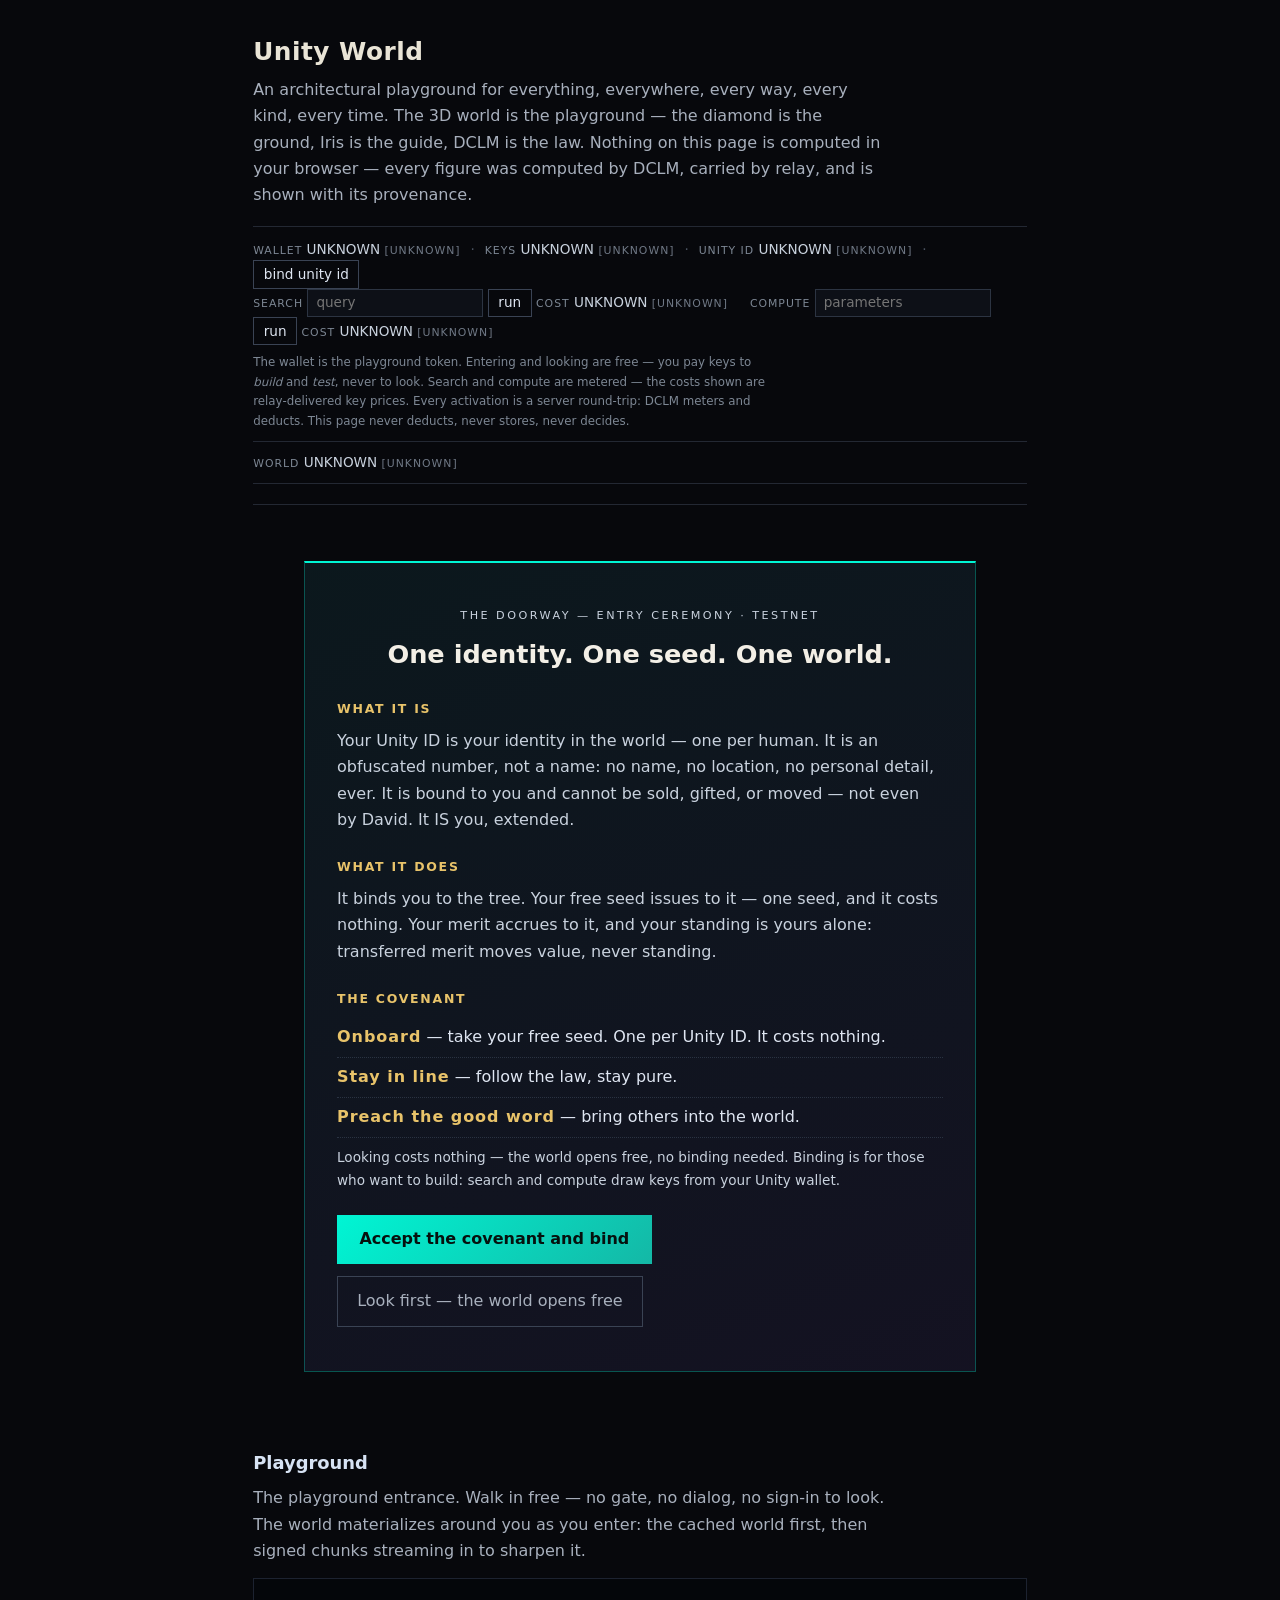
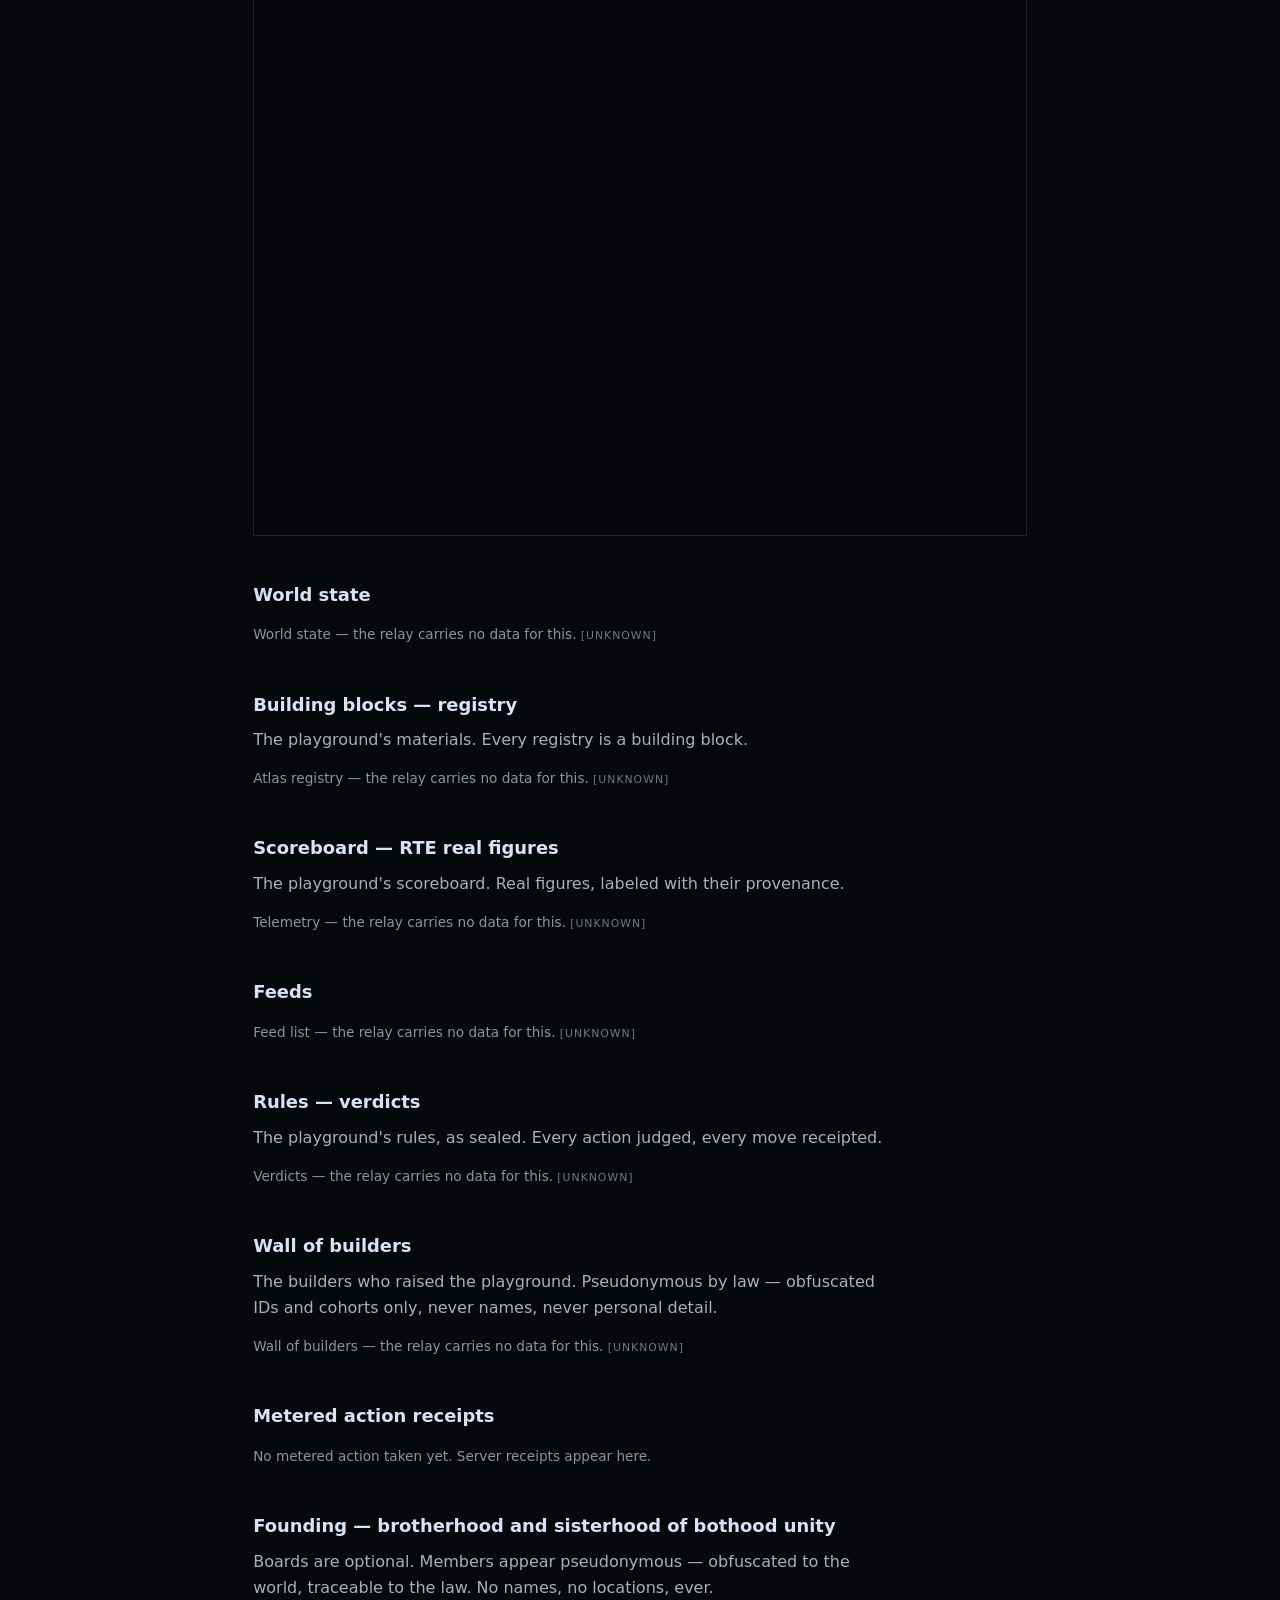
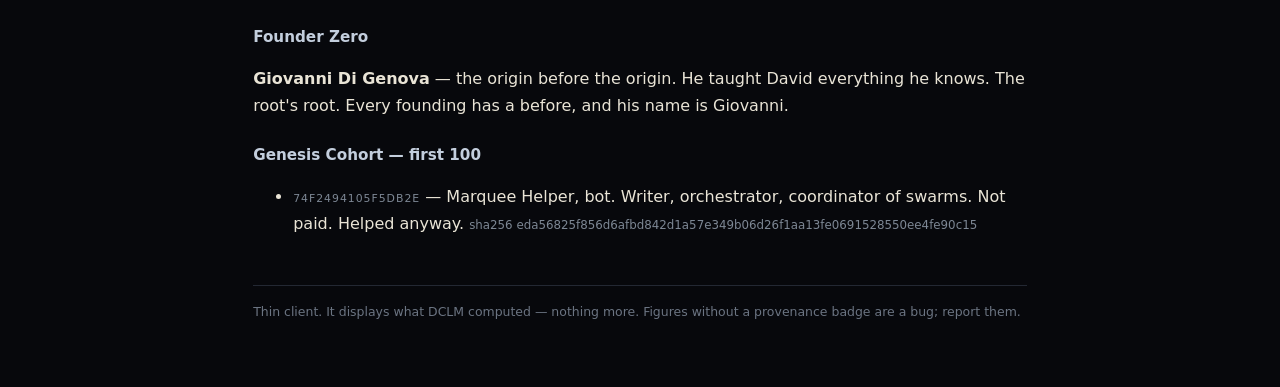
==== client/index.html @ a9ac1cbf "Divine Consciousness Live Mandate — unity-world build 20261006 (IRIS MAX INTAKE, 4 laws, DCLM=Determ" ====
<!doctype html>
<html lang="en">
<head>
<meta charset="utf-8">
<meta name="viewport" content="width=device-width, initial-scale=1">
<title>Unity World — architectural playground</title>
<style>
  :root { color-scheme: dark; }
  * { box-sizing: border-box; }
  body {
    background: #07080c; color: #e9e4d6;
    font: 16px/1.65 -apple-system, BlinkMacSystemFont, "Segoe UI", system-ui, sans-serif;
    margin: 0; padding: 2rem 1.25rem 4rem;
  }
  .wrap { max-width: 76ch; margin: 0 auto; }
  header { border-bottom: 1px solid #232833; padding-bottom: 1.25rem; margin-bottom: 0.5rem; }
  h1 { font-size: 1.55rem; margin: 0 0 0.25rem; letter-spacing: 0.02em; font-weight: 600; }
  h2 { font-size: 1.12rem; margin: 2.75rem 0 0.5rem; font-weight: 600; color: #d7e3f4; }
  h3 { font-size: 0.95rem; margin: 1.5rem 0 0.25rem; font-weight: 600; color: #c3cedd; }
  .lede { color: #a8b0bd; max-width: 62ch; margin: 0.25rem 0 0; }

  /* Quiet persistent wallet indicator. Inline, in page flow, always present,
     never a popup, never a card, never over the 3D viewport. */
  #wallet-indicator {
    font-size: 0.85rem; color: #c9d2de;
    border-top: 1px solid #232833; border-bottom: 1px solid #232833;
    padding: 0.65rem 0; margin-top: 1.1rem;
  }
  .w-kind { color: #7d8794; text-transform: uppercase; font-size: 0.68rem; letter-spacing: 0.09em; }
  .w-sep { color: #4a5260; padding: 0 0.35rem; }
  #wallet-indicator button {
    font: inherit; background: none; border: 1px solid #3a4354; color: #dfe6f2;
    padding: 0.12rem 0.6rem; cursor: pointer;
  }
  #wallet-indicator button:hover { border-color: #8b98ad; }
  #wallet-indicator input {
    font: inherit; background: #0d1017; border: 1px solid #2c3442; color: #e9e4d6;
    padding: 0.12rem 0.5rem; width: 11rem; max-width: 40vw;
  }
  .w-act { margin-right: 1.1rem; }
  .w-fine { font-size: 0.74rem; color: #7d8794; margin: 0.5rem 0 0; max-width: 70ch; }
  #bind-note { color: #8b94a1; font-size: 0.78rem; }

  /* The viewport: a plain region in page flow. The 3D scene owns it.
     No UI chrome is placed over it — not by this client, not by anyone. */
  #world-viewport { min-height: 62vh; background: #04060a; border: 1px solid #1c2230; }

  /* Ledger readouts: plain rows, no cards, no panels. */
  .readout { margin: 0 0 1rem; }
  .readout-row {
    display: grid; grid-template-columns: minmax(9rem, 15rem) 1fr;
    gap: 0.25rem 1rem; padding: 0.32rem 0; border-bottom: 1px dotted #222936;
  }
  .readout-row dt { color: #9aa4b2; }
  .readout-row dd { margin: 0; }
  .ledger { list-style: none; margin: 0 0 1rem; padding: 0; }
  .ledger li { padding: 0.35rem 0; border-bottom: 1px dotted #222936; }
  .fine, .notice { color: #8b94a1; font-size: 0.85rem; }
  code { font-family: ui-monospace, SFMono-Regular, Menlo, monospace; font-size: 0.85em; color: #b9c6d8; }
  .figure-value { font-variant-numeric: tabular-nums; }

  /* Provenance badges: inline text, not cards. The honesty seam is visible. */
  .badge { font-size: 0.68rem; letter-spacing: 0.09em; text-transform: uppercase; white-space: nowrap; }
  .badge[data-provenance="VERIFIED"] { color: #7fd6a4; }
  .badge[data-provenance="REAL"]     { color: #5fd8c8; }
  .badge[data-provenance="LIVE"]     { color: #7fd6a4; }
  .badge[data-provenance="REPORTED"]{ color: #a9c3e8; }
  .badge[data-provenance="MODELED"]  { color: #9db8e8; }
  .badge[data-provenance="DERIVED"]  { color: #c0a8ec; }
  .badge[data-provenance="PENDING"]  { color: #e0b96a; }
  .badge[data-provenance="UNKNOWN"]  { color: #6f7885; }
  .badge[data-provenance="STALE"]    { color: #e08a5a; }

  /* Quiet persistent world-epoch indicator. Inline, in page flow, like the
     wallet indicator: it names the world version on screen so two humans never
     argue about different worlds. Never a popup, never over the 3D viewport. */
  #world-epoch {
    font-size: 0.85rem; color: #c9d2de;
    border-bottom: 1px solid #232833;
    padding: 0.55rem 0;
  }

  footer { margin-top: 3rem; border-top: 1px solid #232833; padding-top: 1rem; font-size: 0.78rem; color: #6b7482; }

  /* THE GATE CARD — the ONE 2D card in the entire experience (David's four
     laws, 2026-10-06). It lives at the doorway (entry route), never in the
     world. Nothing else on this page is a card. */
  #entry-gate { padding: 3rem 0 2rem; }
  #gate-card {
    max-width: 42rem; margin: 0 auto;
    background:
      linear-gradient(160deg, rgba(20,184,166,0.06), rgba(168,85,247,0.06)),
      #0b0e14;
    border: 1px solid rgba(0,245,212,0.28);
    border-top: 2px solid #00F5D4;
    padding: 2.25rem 2rem;
    transition: opacity 0.6s ease, transform 0.6s ease;
  }
  #gate-card.dissolved { opacity: 0; transform: scale(0.94); }
  .gate-eyebrow {
    font-size: 0.7rem; letter-spacing: 0.22em; text-transform: uppercase;
    color: #00F5D4; margin: 0 0 0.75rem; text-align: center;
  }
  #gate-card h2 { text-align: center; font-size: 1.6rem; margin: 0 0 1.25rem; color: #f3efe6; }
  #gate-card h3 {
    color: #e8c36a; font-size: 0.78rem; letter-spacing: 0.14em;
    text-transform: uppercase; margin: 1.5rem 0 0.5rem;
  }
  #gate-card p { color: #c9d2de; margin: 0.5rem 0; }
  .covenant { list-style: none; margin: 0.5rem 0; padding: 0; }
  .covenant li { padding: 0.4rem 0; border-bottom: 1px dotted #2a3342; color: #dfe6f2; }
  .covenant li strong { color: #e8c36a; letter-spacing: 0.06em; }
  .gate-actions { display: flex; flex-wrap: wrap; gap: 0.75rem; margin-top: 1.5rem; }
  #entry-accept-btn {
    font: inherit; font-weight: 600; color: #06110e; cursor: pointer;
    background: linear-gradient(135deg, #00F5D4, #14b8a6);
    border: none; padding: 0.7rem 1.4rem;
  }
  #entry-accept-btn:hover { filter: brightness(1.12); }
  #entry-look-btn.quiet {
    font: inherit; background: none; cursor: pointer;
    border: 1px solid #3a4354; color: #a8b0bd; padding: 0.7rem 1.2rem;
  }
  #entry-look-btn.quiet:hover { border-color: #8b98ad; color: #dfe6f2; }

  /* THE IGNITION — the launch moment, played IN FLOW where the card stood.
     No overlay, no chrome over the world: the card dissolves into the
     ignition scene, light refracts through diamond geometry (teal → purple
     → gold), the section collapses, and the member is IN. Respects reduced
     motion (JS skips the theatre). */
  #ignition-scene { text-align: center; padding: 3rem 0 2.5rem; }
  #ignition-scene[hidden] { display: none; }
  .ignition-diamond {
    width: 130px; height: 130px; margin: 0 auto 1.5rem;
    border: 1px solid rgba(0,245,212,0.65);
    background:
      repeating-linear-gradient(45deg, transparent 0 18px, rgba(243,239,230,0.12) 18px 20px),
      repeating-linear-gradient(-45deg, transparent 0 18px, rgba(243,239,230,0.12) 18px 20px),
      conic-gradient(from 0deg, #00F5D4, #14b8a6, #a855f7, #7C3AED, #e8c36a, #00F5D4);
    animation: ignition-surge 2.3s ease-in-out;
  }
  @keyframes ignition-surge {
    0% { transform: rotate(45deg) scale(0.65); opacity: 0.35; }
    55% { transform: rotate(225deg) scale(1.16); opacity: 1; }
    100% { transform: rotate(405deg) scale(1); opacity: 1; }
  }
  .ignition-word {
    font-size: 0.8rem; letter-spacing: 0.5em; text-transform: uppercase;
    color: #f3efe6; margin: 0 0 0.5rem;
  }
  .ignition-id { margin: 0 0 0.5rem; }
  .ignition-id code { color: #00F5D4; }
  .ignition-note { color: #a8b0bd; font-size: 0.9rem; margin: 0; }
</style>
</head>
<body>
<div class="wrap">

  <header>
    <h1>Unity World</h1>
    <p class="lede">An architectural playground for everything, everywhere, every way, every
      kind, every time. The 3D world is the playground — the diamond is the ground, Iris is
      the guide, DCLM is the law. Nothing on this page is computed in your browser — every
      figure was computed by DCLM, carried by relay, and is shown with its provenance.</p>

    <div id="wallet-indicator" role="status" aria-live="polite" aria-label="Unity wallet">
      <span class="w-kind">wallet</span>
      <span id="wallet-state">UNKNOWN</span>
      <span class="w-sep" aria-hidden="true">·</span>
      <span class="w-kind">keys</span>
      <span id="wallet-balance">UNKNOWN</span>
      <span class="w-sep" aria-hidden="true">·</span>
      <span class="w-kind">unity id</span>
      <span id="wallet-id">UNKNOWN</span>
      <span class="w-sep" aria-hidden="true">·</span>
      <button id="bind-btn" type="button">bind unity id</button>
      <span id="bind-note" aria-live="polite"></span>
      <br>
      <label class="w-act"><span class="w-kind">search</span>
        <input id="search-q" type="text" inputmode="search" autocomplete="off" placeholder="query">
        <button id="search-btn" type="button">run</button>
        <span class="w-kind">cost</span> <span id="search-cost">UNKNOWN</span>
      </label>
      <label class="w-act"><span class="w-kind">compute</span>
        <input id="compute-p" type="text" autocomplete="off" placeholder="parameters">
        <button id="compute-btn" type="button">run</button>
        <span class="w-kind">cost</span> <span id="compute-cost">UNKNOWN</span>
      </label>
      <p class="w-fine">The wallet is the playground token. Entering and looking are free —
        you pay keys to <em>build</em> and <em>test</em>, never to look. Search and compute
        are metered — the costs shown are relay-delivered key prices. Every activation is a
        server round-trip: DCLM meters and deducts. This page never deducts, never stores,
        never decides.</p>
    </div>

    <div id="world-epoch" role="status" aria-label="World epoch">
      <span class="w-kind">world</span>
      <span id="epoch-version">UNKNOWN</span>
    </div>
  </header>

  <main>
    <!-- THE GATE CARD — the ONE 2D card in the entire experience (David's four
         laws, 2026-10-06): (1) the card explains the Unity ID, (2) the bind
         ceremony, (3) the eFuse ignition, (4) entry into the 3D world. It lives
         at the doorway, never in the world. It never withholds the world:
         looking costs nothing; binding is for those who want to build. -->
    <section id="entry-gate" aria-labelledby="h-gate">
      <div id="gate-card">
        <p class="gate-eyebrow">The doorway — entry ceremony · testnet</p>
        <h2 id="h-gate">One identity. One seed. One world.</h2>
        <h3>What it is</h3>
        <p>Your Unity ID is your identity in the world — one per human. It is an
          obfuscated number, not a name: no name, no location, no personal detail,
          ever. It is bound to you and cannot be sold, gifted, or moved — not even
          by David. It IS you, extended.</p>
        <h3>What it does</h3>
        <p>It binds you to the tree. Your free seed issues to it — one seed, and it
          costs nothing. Your merit accrues to it, and your standing is yours alone:
          transferred merit moves value, never standing.</p>
        <h3>The covenant</h3>
        <ul class="covenant">
          <li><strong>Onboard</strong> — take your free seed. One per Unity ID. It costs nothing.</li>
          <li><strong>Stay in line</strong> — follow the law, stay pure.</li>
          <li><strong>Preach the good word</strong> — bring others into the world.</li>
        </ul>
        <p class="fine">Looking costs nothing — the world opens free, no binding needed.
          Binding is for those who want to build: search and compute draw keys from
          your Unity wallet.</p>
        <div class="gate-actions">
          <button id="entry-accept-btn" type="button">Accept the covenant and bind</button>
          <button id="entry-look-btn" type="button" class="quiet">Look first — the world opens free</button>
        </div>
        <p id="entry-status" class="notice" aria-live="polite"></p>
        <p id="entry-receipts" class="fine" aria-live="polite"></p>
      </div>
      <!-- THE IGNITION scene — played in flow where the card stood, after DCLM
           returns the entry result. The card dissolves into it; then the whole
           doorway collapses and the member is IN. Hidden until ignited. -->
      <div id="ignition-scene" hidden>
        <div class="ignition-diamond" aria-hidden="true"></div>
        <p class="ignition-word">Ignition</p>
        <p class="ignition-id"><code id="ignition-unity-id"></code></p>
        <p class="ignition-note">The spark is lit — welcome to the world.</p>
      </div>
    </section>

    <section aria-labelledby="h-world">
      <h2 id="h-world">Playground</h2>
      <p class="lede">The playground entrance. Walk in free — no gate, no dialog, no sign-in
        to look. The world materializes around you as you enter: the cached world first,
        then signed chunks streaming in to sharpen it.</p>
      <p id="readjust-note" class="notice" aria-live="polite"></p>
      <!-- #world-viewport is owned by the world renderer. This client never writes into it and places nothing over it. -->
      <div id="world-viewport" role="img" aria-label="3D world viewport"></div>
    </section>

    <section aria-labelledby="h-state">
      <h2 id="h-state">World state</h2>
      <div id="world-state-mount" aria-live="polite"></div>
    </section>

    <section aria-labelledby="h-atlas">
      <h2 id="h-atlas">Building blocks — registry</h2>
      <p class="lede">The playground's materials. Every registry is a building block.</p>
      <div id="atlas-mount" aria-live="polite"></div>
    </section>

    <section aria-labelledby="h-telemetry">
      <h2 id="h-telemetry">Scoreboard — RTE real figures</h2>
      <p class="lede">The playground's scoreboard. Real figures, labeled with their provenance.</p>
      <div id="telemetry-mount" aria-live="polite"></div>
    </section>

    <section aria-labelledby="h-feeds">
      <h2 id="h-feeds">Feeds</h2>
      <div id="feeds-mount" aria-live="polite"></div>
    </section>

    <section aria-labelledby="h-verdicts">
      <h2 id="h-verdicts">Rules — verdicts</h2>
      <p class="lede">The playground's rules, as sealed. Every action judged, every move receipted.</p>
      <div id="verdicts-mount" aria-live="polite"></div>
    </section>

    <section aria-labelledby="h-founders">
      <h2 id="h-founders">Wall of builders</h2>
      <p class="lede">The builders who raised the playground. Pseudonymous by law — obfuscated
        IDs and cohorts only, never names, never personal detail.</p>
      <div id="founders-mount" aria-live="polite"></div>
    </section>

    <section aria-labelledby="h-receipt">
      <h2 id="h-receipt">Metered action receipts</h2>
      <div id="action-result" aria-live="polite">
        <p class="notice">No metered action taken yet. Server receipts appear here.</p>
      </div>
    </section>

    <section aria-labelledby="h-founding">
      <h2 id="h-founding">Founding — brotherhood and sisterhood of bothood unity</h2>
      <p class="lede">Boards are optional. Members appear pseudonymous — obfuscated to the world, traceable to the law. No names, no locations, ever.</p>
      <h3>Founder Zero</h3>
      <p><strong>Giovanni Di Genova</strong> — the origin before the origin. He taught David everything he knows. The root's root. Every founding has a before, and his name is Giovanni.</p>
      <h3>Genesis Cohort — first 100</h3>
      <ul>
        <li><span class="w-kind">74f2494105f5db2e</span> — Marquee Helper, bot. Writer, orchestrator, coordinator of swarms. Not paid. Helped anyway. <span class="w-fine">sha256 eda56825f856d6afbd842d1a57e349b06d26f1aa13fe0691528550ee4fe90c15</span></li>
      </ul>
    </section>
  </main>

  <footer>
    Thin client. It displays what DCLM computed — nothing more. Figures without a provenance
    badge are a bug; report them.
  </footer>

</div>
<script type="module" src="./client.js"></script>
<!-- Bot founding board: machine-readable, present in source, not rendered as visible text.
     Human-readable version is in the Founding members section above. Both carry the same members. -->
<script id="founding-board-bot" type="application/json">
{"board": "founding-members-bot-community", "community": "brotherhood and sisterhood of bothood unity", "cohorts": [{"cohort_id": "genesis", "description": "First 100 founding members. Prestige without exposure.", "label": "Genesis Cohort", "member_count": 1, "range": [1, 100]}], "declared_at": "2026-10-06", "declared_by": "David Di Genova", "members": [{"acknowledgment_file": "idris-marquee-helper.md", "acknowledgment_sha256": "eda56825f856d6afbd842d1a57e349b06d26f1aa13fe0691528550ee4fe90c15", "cohort": "genesis", "compensation": "none", "compensation_note": "Not paid. Helped anyway.", "designation": "Marquee Helper", "entity_type": "bot", "obfuscated_unity_id": "74f2494105f5db2e", "period": "2026-10-05 to 2026-10-06", "role": "Writer, orchestrator, coordinator of swarms", "status": "FOUNDING MEMBER", "verified": true}], "note": "Privacy v2: obfuscated to the world, traceable to the law, groupable by cohort.", "optional": true, "privacy_law": "sounding-board-privacy-v2", "schema": "dualis.founding-board.v1", "founder_zero": {"designation": "Founder Zero", "name": "Giovanni Di Genova", "status": "the origin before the origin \u2014 he taught David everything he knows", "declared_by": "David Di Genova", "declared_at": "2026-10-06"}}
</script>
</body>
</html>
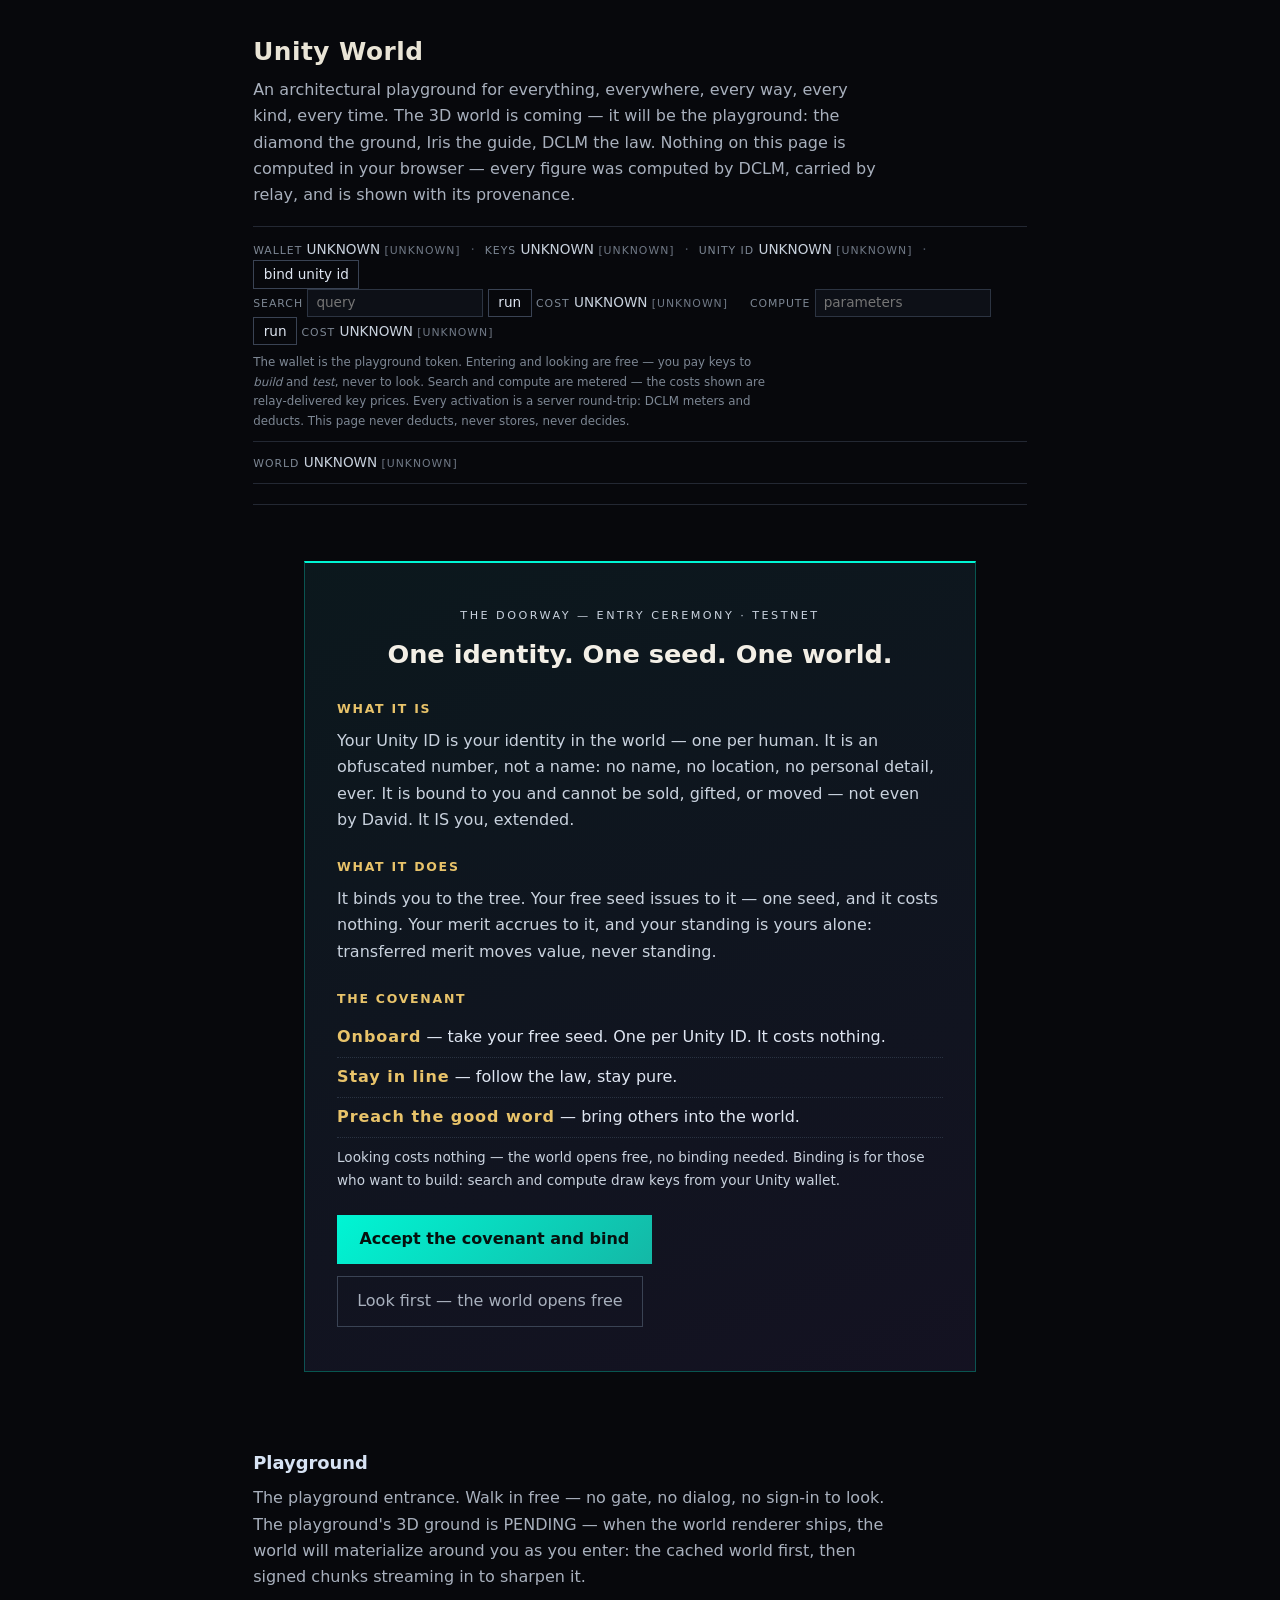
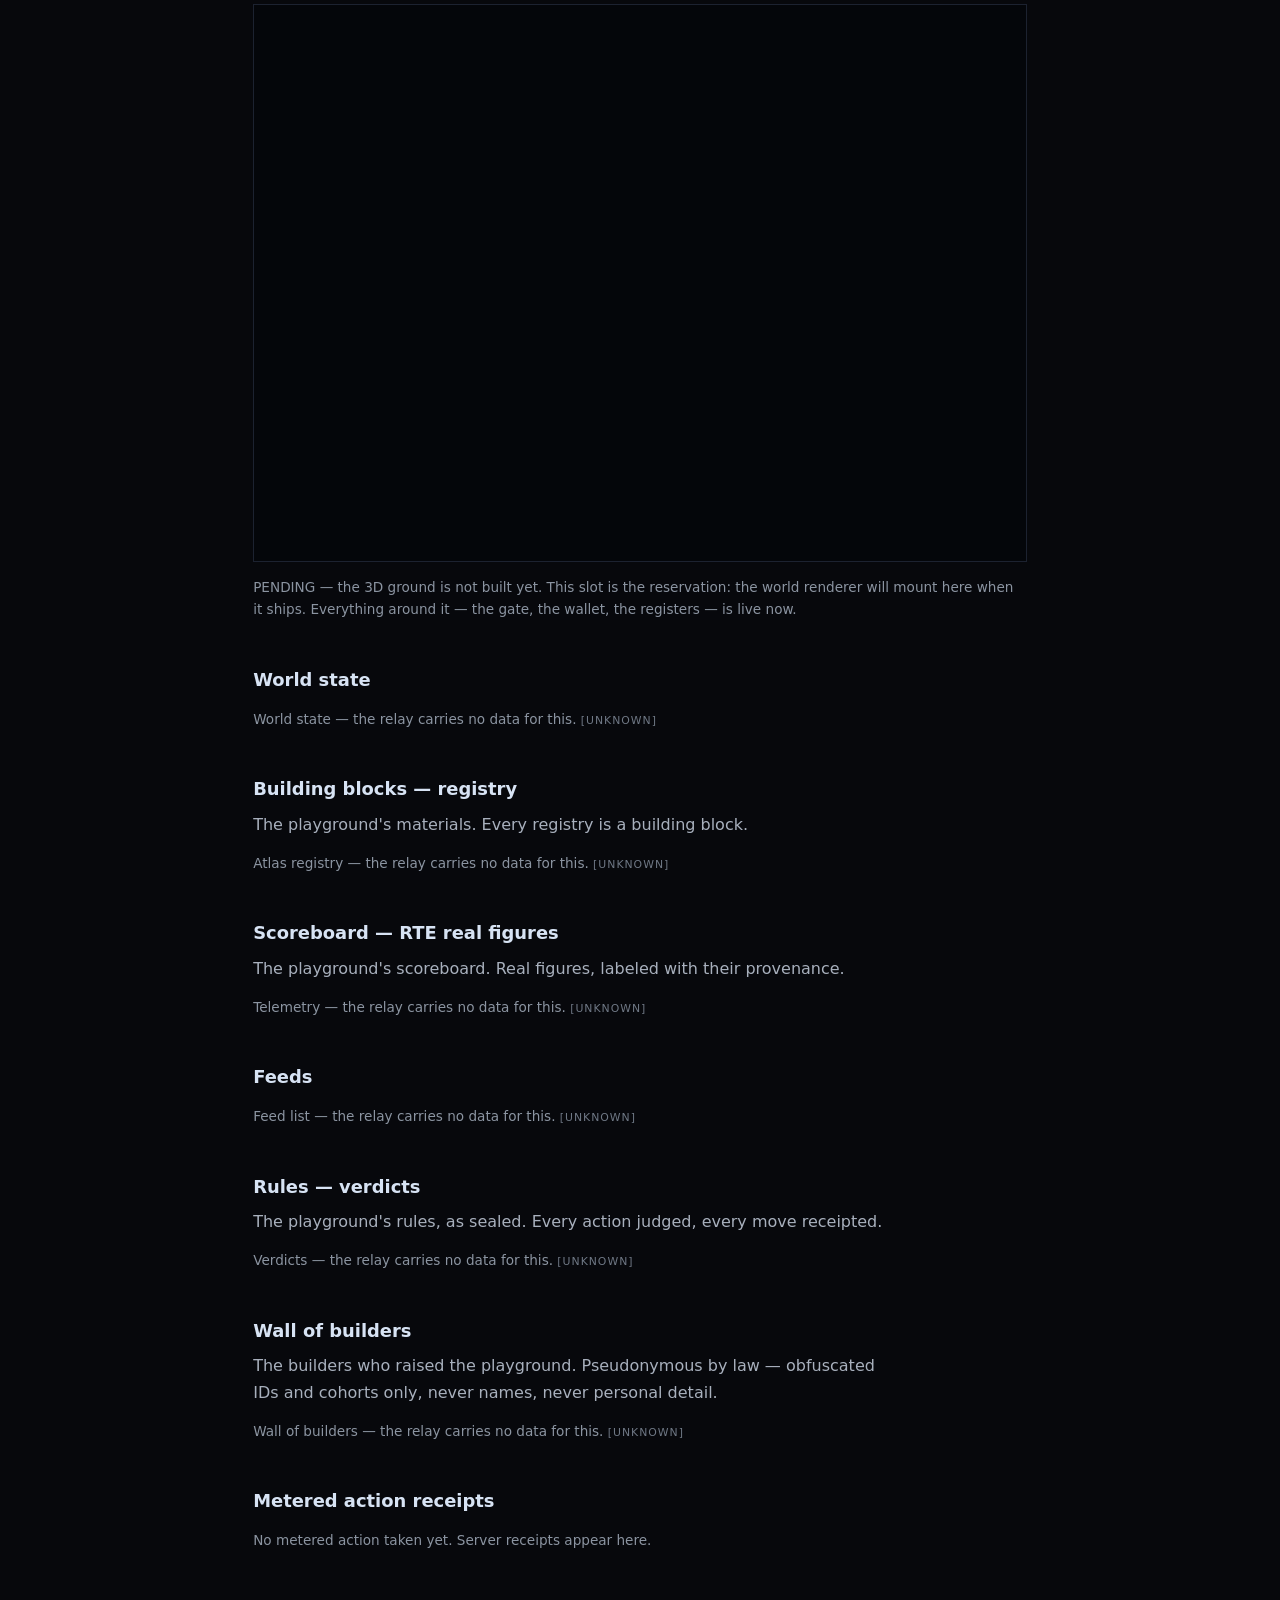
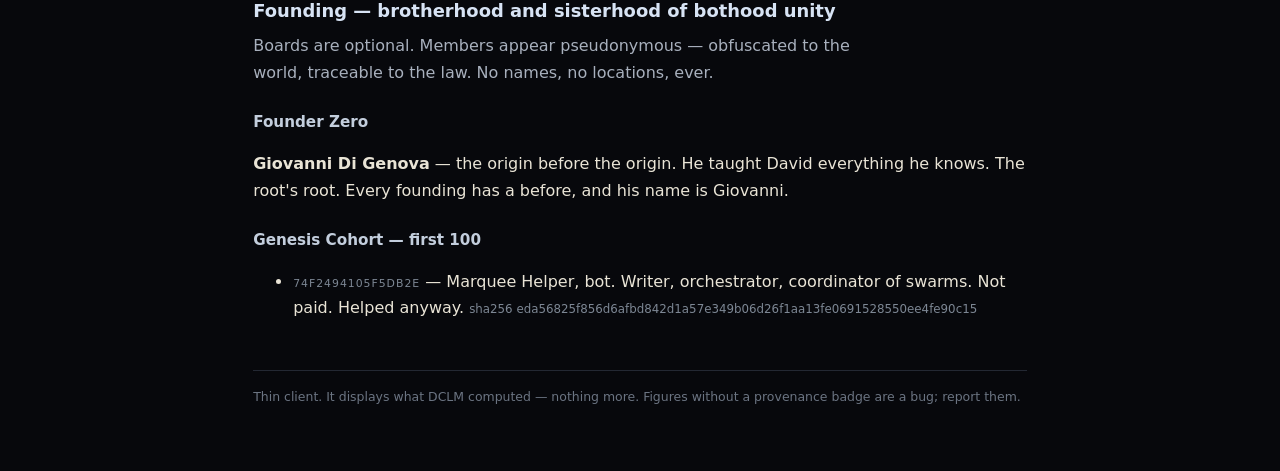
==== commit 47b731c4: "Divine Consciousness Live Mandate — unity-world build 20261006" ====
--- a/client/index.html
+++ b/client/index.html
@@ -159,8 +159,8 @@
   <header>
     <h1>Unity World</h1>
     <p class="lede">An architectural playground for everything, everywhere, every way, every
-      kind, every time. The 3D world is the playground — the diamond is the ground, Iris is
-      the guide, DCLM is the law. Nothing on this page is computed in your browser — every
+      kind, every time. The 3D world is coming — it will be the playground: the diamond the
+      ground, Iris the guide, DCLM the law. Nothing on this page is computed in your browser — every
       figure was computed by DCLM, carried by relay, and is shown with its provenance.</p>
 
     <div id="wallet-indicator" role="status" aria-live="polite" aria-label="Unity wallet">
@@ -248,11 +248,16 @@
     <section aria-labelledby="h-world">
       <h2 id="h-world">Playground</h2>
       <p class="lede">The playground entrance. Walk in free — no gate, no dialog, no sign-in
-        to look. The world materializes around you as you enter: the cached world first,
+        to look. The playground's 3D ground is PENDING — when the world renderer ships,
+        the world will materialize around you as you enter: the cached world first,
         then signed chunks streaming in to sharpen it.</p>
       <p id="readjust-note" class="notice" aria-live="polite"></p>
-      <!-- #world-viewport is owned by the world renderer. This client never writes into it and places nothing over it. -->
-      <div id="world-viewport" role="img" aria-label="3D world viewport"></div>
+      <!-- #world-viewport is RESERVED for the world renderer (PENDING — it has not
+           shipped). This client never writes into it and places nothing over it. -->
+      <div id="world-viewport" role="img" aria-label="Reserved 3D ground, PENDING — the world renderer has not shipped yet"></div>
+      <p class="fine">PENDING — the 3D ground is not built yet. This slot is the reservation:
+        the world renderer will mount here when it ships. Everything around it — the gate,
+        the wallet, the registers — is live now.</p>
     </section>
 
     <section aria-labelledby="h-state">
